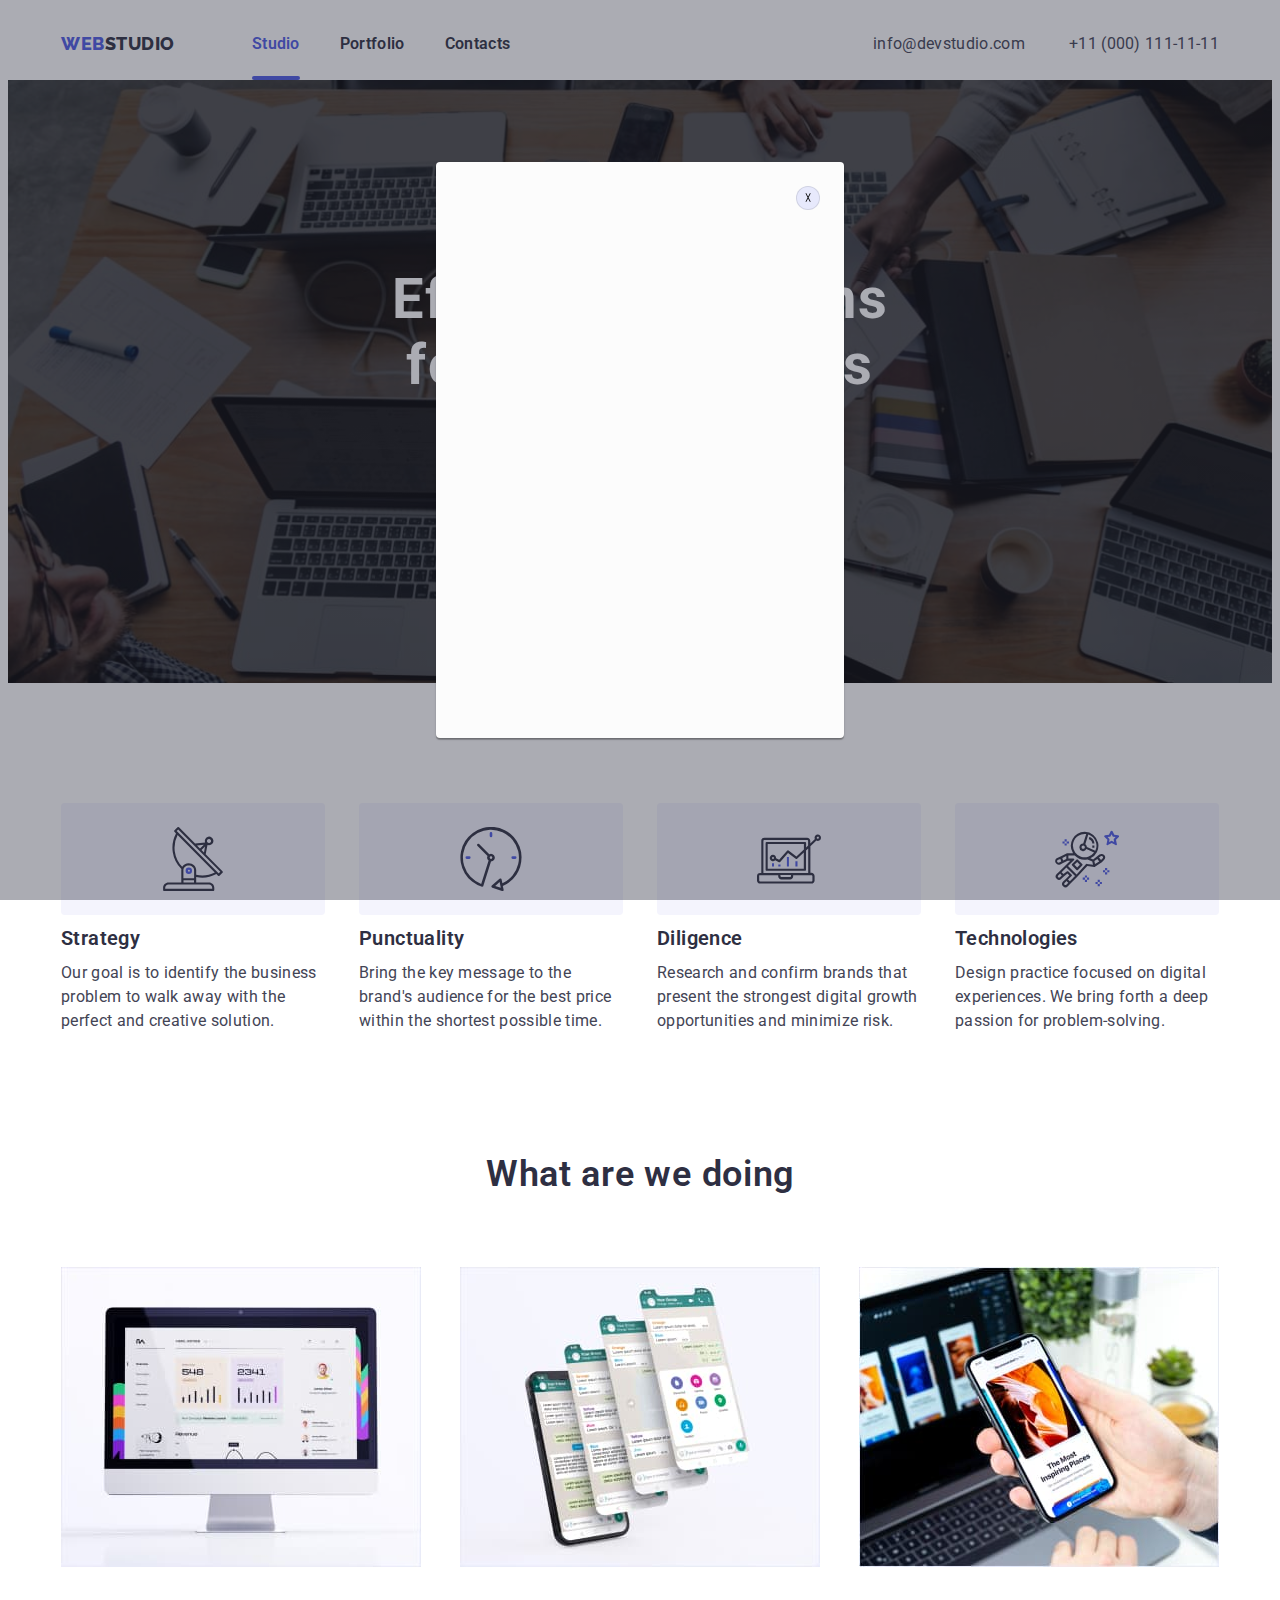
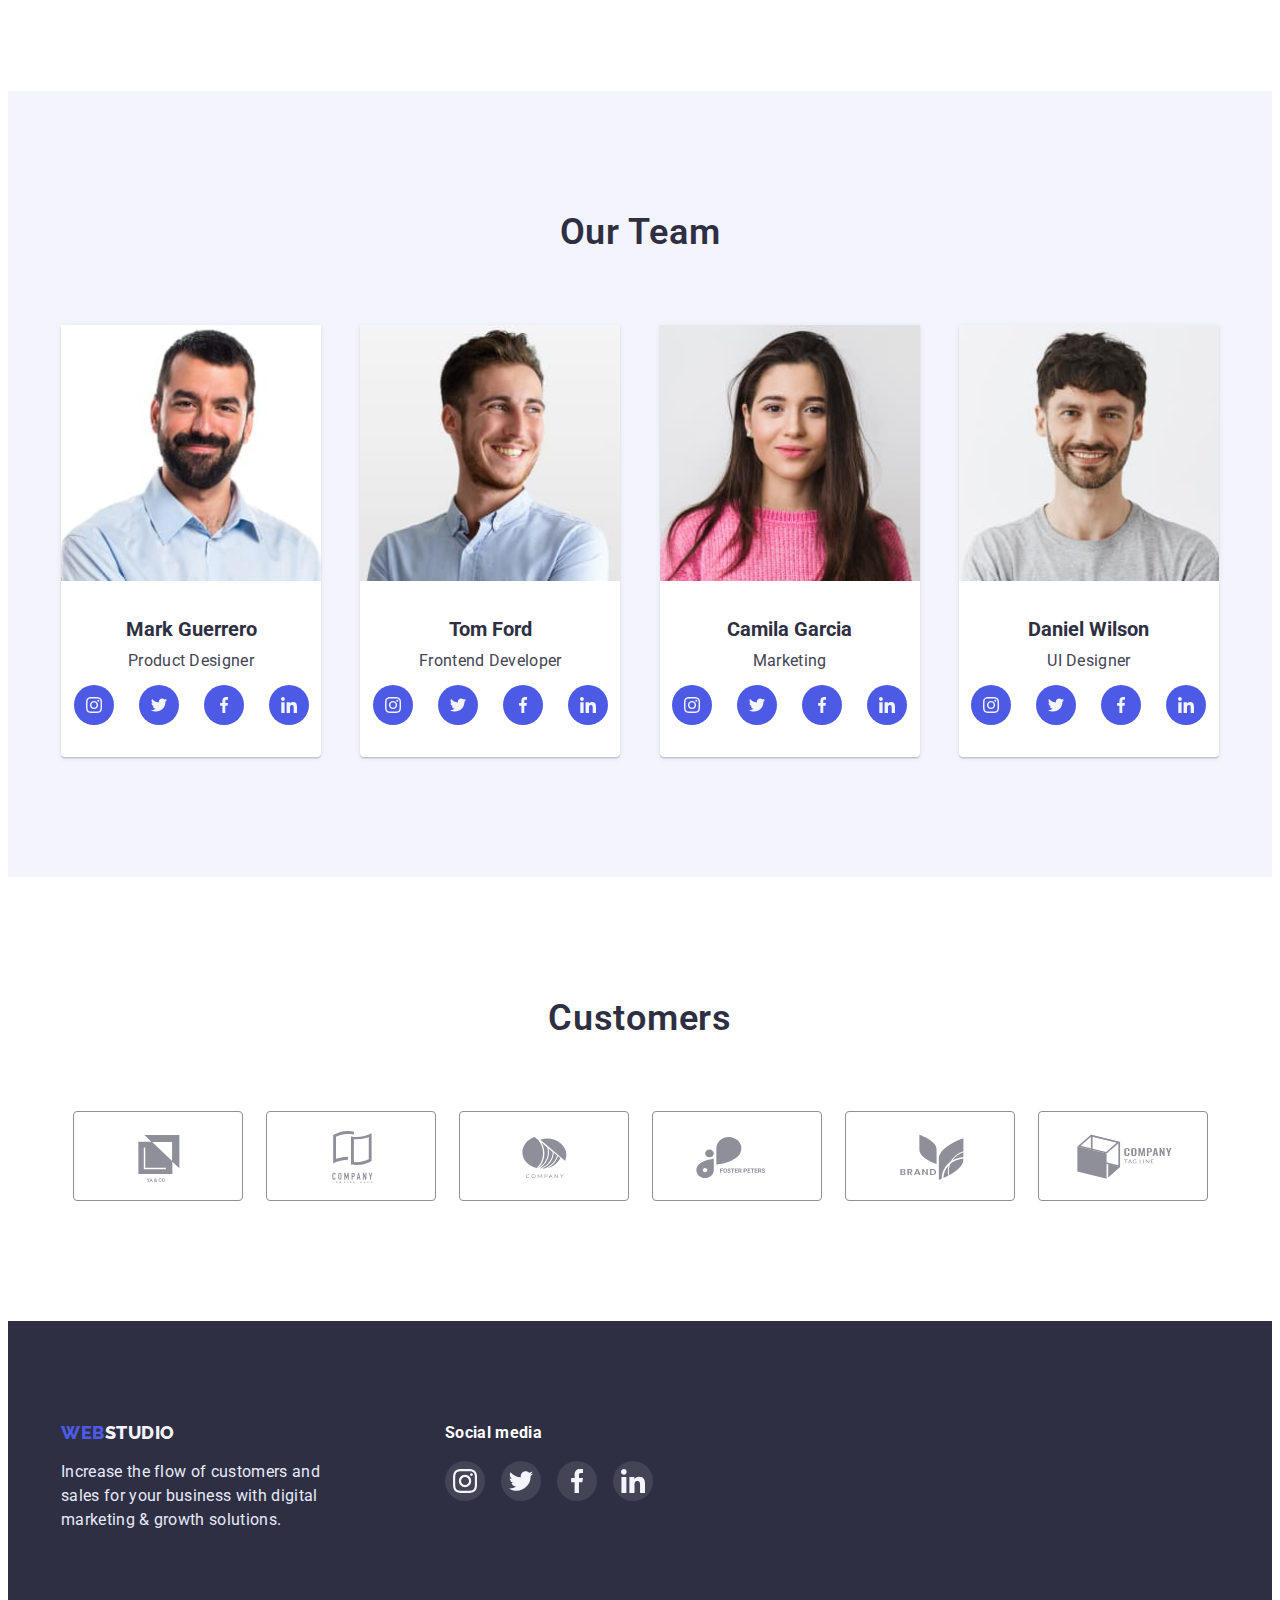
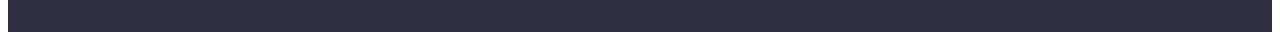
==== index.html @ d9ed0e32 "done" ====
<!DOCTYPE html>
<html lang="en">
  <head>
    <meta charset="UTF-8" />
    <meta http-equiv="X-UA-Compatible" content="IE=edge" />
    <meta name="viewport" content="width=device-width, initial-scale=1.0" />
    <link
      href="https://fonts.googleapis.com/css2?family=Raleway:wght@800&family=Roboto:wght@400;500;700;900&display=swap"
      rel="stylesheet"
    />
    <link
      rel="stylesheet"
      href="https://cdnjs.cloudflare.com/ajax/libs/modern-normalize/1.1.0/modern-normalize.min.css"
      integrity="sha512-wpPYUAdjBVSE4KJnH1VR1HeZfpl1ub8YT/NKx4PuQ5NmX2tKuGu6U/JRp5y+Y8XG2tV+wKQpNHVUX03MfMFn9Q=="
      crossorigin="anonymous"
      referrerpolicy="no-referrer"
    />
    <link rel="stylesheet" href="./css/styles.css" />
    <title>Web Studio</title>
  </head>
  <body>
    <header>
      <div class="container navigaton-position">
        <nav class="nav">
          <a class="logo" href="/"
            ><span class="logo-web">WEB</span
            ><span class="logo-studio">STUDIO</span></a
          >
          <ul class="ul-none-decoration navigation">
            <li class="list list-now">
              <a class="nav-text nav-text-now" href="#">Studio</a>
            </li>
            <li class="list">
              <a class="nav-text" href="portfolio.html">Portfolio</a>
            </li>
            <li class="list"><a class="nav-text" href="#">Contacts</a></li>
          </ul>
        </nav>
        <div class="contacts-position">
          <a class="contacts" href="mailto:info@devstudio.com"
            >info@devstudio.com</a
          >
          <a class="contacts" href="tel:+11(000)1111111">+11 (000) 111-11-11</a>
        </div>
      </div>
    </header>
    <main>
      <div class="first-background background">
        <h1 class="heading">Effective Solutions for Your Business</h1>
        <button class="button" type="button" data-modal-open>Order Service</button>
      </div>
      <div class="backdrop is-hidden" data-modal>
        <div class="modal">
          <button class="modal-exit-button" data-modal-close>&#9587</button>
        </div>
      </div>
      <section class="section-position section">
        <div class="container">
          <ul class="ul-none-decoration ul-benefits">
            <li class="list-benefits antenna">
              <h3 class="heading-tree">Strategy</h3>
              <p class="paragraph">
                Our goal is to identify the business problem to walk away with
                the perfect and creative solution.
              </p>
            </li>
            <li class="list-benefits clock">
              <h3 class="heading-tree">Punctuality</h3>
              <p class="paragraph">
                Bring the key message to the brand's audience for the best price
                within the shortest possible time.
              </p>
            </li>
            <li class="list-benefits diagram">
              <h3 class="heading-tree">Diligence</h3>
              <p class="paragraph">
                Research and confirm brands that present the strongest digital
                growth opportunities and minimize risk.
              </p>
            </li>
            <li class="list-benefits astronaut">
              <h3 class="heading-tree">Technologies</h3>
              <p class="paragraph">
                Design practice focused on digital experiences. We bring forth a
                deep passion for problem-solving.
              </p>
            </li>
          </ul>
        </div>
      </section>
      <section class="section-position section-padding">
        <div class="container">
          <h2 class="heading-two center">What are we doing</h2>
          <ul class="ul-none-decoration row">
            <li class="space">
              <img src="./images/screen.jpg" alt="screen" width="360" />
            </li>
            <li class="space">
              <img
                src="./images/four-smartphones.jpg"
                alt="four smartphones"
                width="360"
              />
            </li>
            <li class="space">
              <img
                src="./images/notebook-and-smartphone.jpg"
                alt="notebook and smartphone"
                width="360"
              />
            </li>
          </ul>
        </div>
      </section>
      <section class="second-background section-position">
        <div class="container section-team-padding">
          <h2 class="heading-two center">Our Team</h2>
          <ul class="ul-none-decoration row">
            <li class="team-cards">
              <img src="./images/first-man.jpg" alt="man" width="260" />
              <div class="text-padding">
                <h3>Mark Guerrero</h3>
                <p class="paragraph">Product Designer</p>
                <div>
                  <ul class="icon-contacts">
                    <li>
                      <a
                        class="icon"
                        href="https://www.instagram.com/"
                        target="_blank"
                        rel="noreferrer noopener nofollow"
                      >
                        <svg width="16" height="16">
                          <use
                            class="icon-svg"
                            href="./images/symbol-defs.svg#icon-instagram"
                          ></use>
                        </svg>
                      </a>
                    </li>
                    <li>
                      <a
                        class="icon"
                        href="https://twitter.com/"
                        target="_blank"
                        rel="noreferrer noopener nofollow"
                      >
                        <svg width="16" height="16">
                          <use
                            class="icon-svg"
                            href="./images/symbol-defs.svg#icon-twitter"
                          ></use>
                        </svg>
                      </a>
                    </li>
                    <li>
                      <a
                        class="icon"
                        href="https://www.facebook.com/"
                        target="_blank"
                        rel="noreferrer noopener nofollow"
                      >
                        <svg width="16" height="16">
                          <use
                            class="icon-svg"
                            href="./images/symbol-defs.svg#icon-facebook"
                          ></use>
                        </svg>
                      </a>
                    </li>
                    <li>
                      <a
                        class="icon"
                        href="https://www.linkedin.com/"
                        target="_blank"
                        rel="noreferrer noopener nofollow"
                      >
                        <svg width="16" height="16">
                          <use
                            class="icon-svg"
                            href="./images/symbol-defs.svg#icon-linkedin"
                          ></use>
                        </svg>
                      </a>
                    </li>
                  </ul>
                </div>
              </div>
            </li>
            <li class="team-cards">
              <img src="./images/second-man.jpg" alt="man" width="260" />
              <div class="text-padding">
                <h3>Tom Ford</h3>
                <p class="paragraph">Frontend Developer</p>
                <div>
                  <ul class="icon-contacts">
                    <li>
                      <a
                        class="icon"
                        href="https://www.instagram.com/"
                        target="_blank"
                        rel="noreferrer noopener nofollow"
                      >
                        <svg width="16" height="16">
                          <use
                            class="icon-svg"
                            href="./images/symbol-defs.svg#icon-instagram"
                          ></use>
                        </svg>
                      </a>
                    </li>
                    <li>
                      <a
                        class="icon"
                        href="https://twitter.com/"
                        target="_blank"
                        rel="noreferrer noopener nofollow"
                      >
                        <svg width="16" height="16">
                          <use
                            class="icon-svg"
                            href="./images/symbol-defs.svg#icon-twitter"
                          ></use>
                        </svg>
                      </a>
                    </li>
                    <li>
                      <a
                        class="icon"
                        href="https://www.facebook.com/"
                        target="_blank"
                        rel="noreferrer noopener nofollow"
                      >
                        <svg width="16" height="16">
                          <use
                            class="icon-svg"
                            href="./images/symbol-defs.svg#icon-facebook"
                          ></use>
                        </svg>
                      </a>
                    </li>
                    <li>
                      <a
                        class="icon"
                        href="https://www.linkedin.com/"
                        target="_blank"
                        rel="noreferrer noopener nofollow"
                      >
                        <svg width="16" height="16">
                          <use
                            class="icon-svg"
                            href="./images/symbol-defs.svg#icon-linkedin"
                          ></use>
                        </svg>
                      </a>
                    </li>
                  </ul>
                </div>
              </div>
            </li>
            <li class="team-cards">
              <img src="./images/girl.jpg" alt="girl" width="260" />
              <div class="text-padding">
                <h3>Camila Garcia</h3>
                <p class="paragraph">Marketing</p>
                <div>
                  <ul class="icon-contacts">
                    <li>
                      <a
                        class="icon"
                        href="https://www.instagram.com/"
                        target="_blank"
                        rel="noreferrer noopener nofollow"
                      >
                        <svg width="16" height="16">
                          <use
                            class="icon-svg"
                            href="./images/symbol-defs.svg#icon-instagram"
                          ></use>
                        </svg>
                      </a>
                    </li>
                    <li>
                      <a
                        class="icon"
                        href="https://twitter.com/"
                        target="_blank"
                        rel="noreferrer noopener nofollow"
                      >
                        <svg width="16" height="16">
                          <use
                            class="icon-svg"
                            href="./images/symbol-defs.svg#icon-twitter"
                          ></use>
                        </svg>
                      </a>
                    </li>
                    <li>
                      <a
                        class="icon"
                        href="https://www.facebook.com/"
                        target="_blank"
                        rel="noreferrer noopener nofollow"
                      >
                        <svg width="16" height="16">
                          <use
                            class="icon-svg"
                            href="./images/symbol-defs.svg#icon-facebook"
                          ></use>
                        </svg>
                      </a>
                    </li>
                    <li>
                      <a
                        class="icon"
                        href="https://www.linkedin.com/"
                        target="_blank"
                        rel="noreferrer noopener nofollow"
                      >
                        <svg width="16" height="16">
                          <use
                            class="icon-svg"
                            href="./images/symbol-defs.svg#icon-linkedin"
                          ></use>
                        </svg>
                      </a>
                    </li>
                  </ul>
                </div>
              </div>
            </li>
            <li class="team-cards">
              <img src="./images/third-man.jpg" alt="man" width="260" />
              <div class="text-padding">
                <h3>Daniel Wilson</h3>
                <p class="paragraph">UI Designer</p>
                <div>
                  <ul class="icon-contacts">
                    <li>
                      <a
                        class="icon"
                        href="https://www.instagram.com/"
                        target="_blank"
                        rel="noreferrer noopener nofollow"
                      >
                        <svg width="16" height="16">
                          <use
                            class="icon-svg"
                            href="./images/symbol-defs.svg#icon-instagram"
                          ></use>
                        </svg>
                      </a>
                    </li>
                    <li>
                      <a
                        class="icon"
                        href="https://twitter.com/"
                        target="_blank"
                        rel="noreferrer noopener nofollow"
                      >
                        <svg width="16" height="16">
                          <use
                            class="icon-svg"
                            href="./images/symbol-defs.svg#icon-twitter"
                          ></use>
                        </svg>
                      </a>
                    </li>
                    <li>
                      <a
                        class="icon"
                        href="https://www.facebook.com/"
                        target="_blank"
                        rel="noreferrer noopener nofollow"
                      >
                        <svg width="16" height="16">
                          <use
                            class="icon-svg"
                            href="./images/symbol-defs.svg#icon-facebook"
                          ></use>
                        </svg>
                      </a>
                    </li>
                    <li>
                      <a
                        class="icon"
                        href="https://www.linkedin.com/"
                        target="_blank"
                        rel="noreferrer noopener nofollow"
                      >
                        <svg width="16" height="16">
                          <use
                            class="icon-svg"
                            href="./images/symbol-defs.svg#icon-linkedin"
                          ></use>
                        </svg>
                      </a>
                    </li>
                  </ul>
                </div>
              </div>
            </li>
          </ul>
        </div>
      </section>
      <section class="section-castomers">
        <div class="container">
          <h2 class="heading-two">Customers</h2>
          <ul class="companys">
            <li>
              <a class="customers-svg" href="/">
                <svg class="color-company" width="104" height="56">
                  <use href="./images/symbol-defs.svg#icon-company1"></use>
                </svg>
              </a>
            </li>
            <li>
              <a class="customers-svg" href="/">
                <svg class="color-company" width="104" height="56">
                  <use href="./images/symbol-defs.svg#icon-company2"></use>
                </svg>
              </a>
            </li>
            <li>
              <a class="customers-svg" href="/">
                <svg class="color-company" width="104" height="56">
                  <use href="./images/symbol-defs.svg#icon-company3"></use>
                </svg>
              </a>
            </li>
            <li>
              <a class="customers-svg" href="/">
                <svg class="color-company" width="104" height="56">
                  <use href="./images/symbol-defs.svg#icon-company4"></use>
                </svg>
              </a>
            </li>
            <li>
              <a class="customers-svg" href="/">
                <svg class="color-company" width="104" height="56">
                  <use href="./images/symbol-defs.svg#icon-company5"></use>
                </svg>
              </a>
            </li>
            <li>
              <a class="customers-svg" href="/">
                <svg class="color-company" width="104" height="56">
                  <use href="./images/symbol-defs.svg#icon-company6"></use>
                </svg>
              </a>
            </li>
          </ul>
        </div>
      </section>
    </main>
    <footer class="footer">
      <div class="container">
        <div class="footer-contain">
          <div>
            <a href="#" class="logo footer-logo"
              ><span class="logo-web">WEB</span
              ><span class="logo-studio white">STUDIO</span></a
            >
            <p class="footer-paragraph">
              Increase the flow of customers and sales for your business with
              digital marketing & growth solutions.
            </p>
          </div>
          <div>
            <h3>Social media</h3>
            <ul class="icon-contacts">
              <li>
                <a
                  class="icon"
                  href="https://www.instagram.com/"
                  target="_blank"
                  rel="noreferrer noopener nofollow"
                >
                  <svg width="24" height="24">
                    <use
                      class="icon-svg"
                      href="./images/symbol-defs.svg#icon-instagram"
                    ></use>
                  </svg>
                </a>
              </li>
              <li>
                <a
                  class="icon"
                  href="https://twitter.com/"
                  target="_blank"
                  rel="noreferrer noopener nofollow"
                >
                  <svg width="24" height="24">
                    <use
                      class="icon-svg"
                      href="./images/symbol-defs.svg#icon-twitter"
                    ></use>
                  </svg>
                </a>
              </li>
              <li>
                <a
                  class="icon"
                  href="https://www.facebook.com/"
                  target="_blank"
                  rel="noreferrer noopener nofollow"
                >
                  <svg width="24" height="24">
                    <use
                      class="icon-svg"
                      href="./images/symbol-defs.svg#icon-facebook"
                    ></use>
                  </svg>
                </a>
              </li>
              <li>
                <a
                  class="icon"
                  href="https://www.linkedin.com/"
                  target="_blank"
                  rel="noreferrer noopener nofollow"
                >
                  <svg width="24" height="24">
                    <use
                      class="icon-svg"
                      href="./images/symbol-defs.svg#icon-linkedin"
                    ></use>
                  </svg>
                </a>
              </li>
            </ul>
          </div>
        </div>
      </div>
    </footer>
    <script src="./js/modal.js"></script>
  </body>
</html>
---- css/styles.css ----
body {
  font-family: Roboto;
  color: var(--defoultColor);
}

ul {
  padding: 0;
  margin: 0;
  list-style: none;
}

h1,
h2,
h3,
h4,
h5,
h6,
p {
  margin: 0;
}

:root {
  --defoultTextSpacing: 0.02em;
  --lineHeight: 1.5;
  --fontWeight: 600;
  --whiteColor: #ffff;
  --defoultColor: #2e2f42;
  --irisColor: #4d5ae5;
  --cloudColor: #f4f4fd;
}

*:focus {
  outline-color: var(--irisColor);
}

/* container */

.container {
  width: 1158px;
  padding: 0 15px;
  margin: 0 auto;
}

.section {
  padding: 120px 0;
}

.section-padding {
  padding-bottom: 120px;
}

.section-position {
  display: flex;
  justify-content: center;
}

.center {
  text-align: center;
}

/* navigation */

.navigaton-position {
  display: flex;
  justify-content: space-between;
  align-items: center;
}

.nav {
  display: flex;
  align-items: center;
}

.navigation:nth-child(n) {
  display: flex;
}

.list:nth-child(n) {
  margin-right: 40px;
  position: relative;
}

.list:last-child {
  margin-right: 0;
}

.nav-text {
  display: inline-block;

  font-size: 16px;
  font-weight: var(--fontWeight);
  line-height: var(--lineHeight);
  letter-spacing: var(--defoultTextSpacing);
  text-decoration: none;

  color: var(--defoultColor);

  padding: 24px 0;

  transition: color 250ms cubic-bezier(0.4, 0, 0.2, 1);
}

.nav-text:hover {
  color: var(--irisColor);
}

/* .nav-text:hover::before {
  position: absolute;
  bottom: 0;
  content: "";

  width: 100%;
  height: 4px;
  background-color: var(--irisColor);
  border-radius: 2px;
} */

.nav-text-now {
  color: var(--irisColor);
}

.list-now::before {
  position: absolute;
  bottom: 0;
  content: "";
  width: 100%;
  height: 4px;
  background-color: var(--irisColor);
  border-radius: 2px;
}

.logo {
  display: inline-block;

  font-family: "Raleway";
  font-style: normal;
  font-weight: 800;
  font-size: 18px;
  line-height: 1.3;
  letter-spacing: 0.03em;
  text-decoration: none;
}

.nav > .logo {
  margin-right: 77px;
}

.logo-web {
  color: var(--irisColor);
}

.logo-studio {
  color: var(--defoultColor);
}

.white {
  color: #f4f4fd;
}

.contacts-position {
  margin-left: auto;
}

.contacts {
  margin-right: 40px;
  transition: color 250ms cubic-bezier(0.4, 0, 0.2, 1);
}

.contacts:last-of-type {
  margin-right: 0;
}

.contacts {
  font-size: 16px;
  font-weight: 400;
  line-height: var(--lineHeight);
  letter-spacing: var(--defoultTextSpacing);

  text-decoration: none;

  color: #434455;
}

.contacts:hover {
  color: var(--irisColor);
}

/* main */

.button {
  background-color: var(--irisColor);
  color: var(--whiteColor);
  border: none;
  border-radius: 4px;

  padding: 16px 32px;

  font-family: "Roboto";
  font-style: normal;
  font-weight: var(--fontWeight);
  font-size: 16px;
  line-height: 1.2;
  letter-spacing: 0.04em;

  cursor: pointer;
}

.button:active,
.button:focus {
  background-color: #404bbf;
}

.first-background {
  background-color: var(--defoultColor);
  height: 603px;

  display: flex;
  justify-content: center;
  align-items: center;
  flex-direction: column;
}

.background {
  background-image: linear-gradient(
      to right,
      rgba(0, 0, 0, 0.7),
      rgba(0, 0, 0, 0.7)
    ),
    url(../images/background.jpg);
  background-repeat: no-repeat;
  background-size: cover;
}

.second-background {
  background-color: #f4f4fd;
  margin-bottom: 0;
}

.heading {
  font-size: 56px;
  letter-spacing: var(--defoultTextSpacing);
  text-align: center;
  width: 496px;
  margin-bottom: 48px;
  color: var(--whiteColor);
}

.heading-two {
  font-size: 36px;
  font-weight: var(--fontWeight);
  letter-spacing: var(--defoultTextSpacing);

  color: var(--defoultColor);

  margin-bottom: 72px;
}

.heading-tree {
  font-size: 20px;
  font-weight: var(--fontWeight);
  line-height: var(--lineHeight);
  letter-spacing: var(--defoultTextSpacing);

  color: var(--defoultColor);

  margin-bottom: 8px;
}

.space {
  margin-right: 24px;
}

.space:last-of-type {
  margin: 0;
}

.footer-paragraph {
  font-size: 16px;
  font-weight: 400;
  line-height: var(--lineHeight);
  letter-spacing: var(--defoultTextSpacing);

  color: #e7e9fc;
}

.paragraph {
  font-size: 16px;
  font-weight: 400;
  line-height: var(--lineHeight);
  letter-spacing: var(--defoultTextSpacing);

  color: #434455;
}

.button-portfolio {
  font-size: 16px;
  font-weight: var(--fontWeight);
  line-height: var(--lineHeight);
  letter-spacing: 0.04em;

  padding: 8px 16px;

  background-color: #f4f4fd;
  color: var(--irisColor);
  border: 1px solid #e7e9fc;
  border-radius: 4px;

  cursor: pointer;

  transition: background-color 250ms cubic-bezier(0.4, 0, 0.2, 1),
    color 250ms cubic-bezier(0.4, 0, 0.2, 1),
    border-color 250ms cubic-bezier(0.4, 0, 0.2, 1),
    box-shadow 250ms cubic-bezier(0.4, 0, 0.2, 1);
}

.button-portfolio:hover,
.button-portfolio:focus {
  background-color: var(--irisColor);
  color: var(--whiteColor);
  border-color: var(--irisColor);
  box-shadow: 0px 4px 4px rgba(0, 0, 0, 0.15);
}

.button-portfolio:active {
  background-color: #404bbf;
  color: var(--whiteColor);
}

footer {
  background-color: var(--defoultColor);
  color: var(--whiteColor);

  padding: 100px 0;
}

.ul-benefits {
  display: flex;
  justify-content: space-between;
}

.list-benefits {
  display: flex;
  flex-direction: column;
  margin-right: 24px;
  width: 264px;
}

.list-benefits:last-of-type {
  margin-right: 0;
}

.row {
  display: flex;
  justify-content: space-between;
}

.section-team-padding {
  padding-top: 120px;
  padding-bottom: 120px;
}

.team-cards {
  box-shadow: 0px 1px 6px rgba(46, 47, 66, 0.08),
    0px 1px 1px rgba(46, 47, 66, 0.16), 0px 2px 1px rgba(46, 47, 66, 0.08);
  border-radius: 0px 0px 4px 4px;
  margin-right: 24px;

  background-color: var(--whiteColor);
}

.team-cards h3 {
  font-size: 20px;
  margin-bottom: 8px;
}

.team-cards p {
  margin-bottom: 12px;
}

.team-cards:last-of-type {
  margin-right: 0;
}

.text-padding {
  padding-top: 32px;
  padding-bottom: 32px;
}

.team-cards .text-padding {
  text-align: center;
}

.list-cards-job .text-padding {
  padding-left: 16px;
}

.footer-logo {
  margin-bottom: 16px;
}

/* .footer-content {
  flex-direction: column;
  align-items: flex-start;
} */

.footer-paragraph {
  width: 264px;
}

/* portfolio.html */

.header-potfolio {
  box-shadow: 0px 2px 1px rgba(46, 47, 66, 0.08),
    0px 1px 1px rgba(46, 47, 66, 0.16), 0px 1px 6px rgba(46, 47, 66, 0.08);
}

.section-portfolio {
  display: flex;
  justify-content: center;
  align-items: center;
  flex-direction: column;

  padding-top: 96px;
  padding-bottom: 120px;
}

.button-position {
  display: flex;
}

.list-job {
  margin-right: 24px;
}

.portfolio-position {
  margin-bottom: 72px;

  display: flex;
  justify-content: center;
}

.row-works {
  display: flex;
  justify-content: space-between;
  flex-wrap: wrap;
}

.list-cards-job {
  border: 0.5px solid #f4f4fd;
  box-shadow: 0px 1px 6px rgba(46, 47, 66, 0.08);
  width: calc((100% - 48px) / 3);

  margin-bottom: 48px;

  transition: box-shadow 250ms cubic-bezier(0.4, 0, 0.2, 1);
}

.list-cards-job:hover {
  box-shadow: 0px 1px 6px rgba(46, 47, 66, 0.08),
    0px 1px 1px rgba(46, 47, 66, 0.16), 0px 2px 1px rgba(46, 47, 66, 0.08);
}

.list-cards-job-about {
  position: relative;

  overflow: hidden;
}

.image-about {
  display: inline-block;
  position: absolute;
  top: 0px;
  left: 0px;

  width: 100%;
  height: 100%;

  font-weight: 400;
  font-size: 16px;
  line-height: var(--lineHeight);

  padding: 40px 32px;
  color: var(--cloudColor);
  transform: translateY(320px);
  background-color: rgba(77, 90, 229, 0.8);
  transition: transform 250ms cubic-bezier(0.4, 0, 0.2, 1);
}

.list-cards-job-about:hover .image-about{
  transform: translateY(0%);
}


.margin {
  margin-bottom: -48px;
}

.section-castomers {
  padding-top: 120px;
  padding-bottom: 120px;
}

.section-castomers h2 {
  text-align: center;
}

/* svg */

.list-benefits::before {
  display: block;
  content: "";
  height: 112px;
  background-repeat: no-repeat;
  background-position: center;
  background-size: 64px;
  background-color: #f4f4fd;

  border-radius: 4px;
  margin-bottom: 8px;
}

.antenna::before {
  background-image: url(../images/antenna.svg);
}
.clock::before {
  background-image: url(../images/clock.svg);
}
.diagram::before {
  background-image: url(../images/diagram.svg);
}

.astronaut::before {
  background-image: url(../images/astronaut.svg);
}

.icon {
  display: flex;
  justify-content: center;
  align-items: center;

  background-color: var(--irisColor);
  width: 40px;
  height: 40px;
  border-radius: 50%;
}

.icon:focus {
  background-color: #31d0aa;
}

.icon-svg {
  fill: var(--cloudColor);
}

.icon-contacts {
  display: flex;
  justify-content: space-around;
}

.companys {
  display: flex;
  justify-content: space-around;
}

.customers-svg {
  display: flex;
  justify-content: center;
  align-items: center;

  width: 168px;
  height: 88px;

  border: 1px solid #8e8f99;
  border-radius: 4px;

  transition: border-color 250ms cubic-bezier(0.4, 0, 0.2, 1);
}

.color-company {
  fill: #8e8f99;
  transition: fill 250ms cubic-bezier(0.4, 0, 0.2, 1);
}

.customers-svg:hover .color-company,
.customers-svg:hover {
  fill: var(--irisColor);
  border-color: var(--irisColor);
}

.customers-svg:focus .color-company {
  fill: var(--irisColor);
}

.footer-contain {
  display: flex;
}

.footer h3 {
  margin-bottom: 16px;
}

.footer-contain div {
  margin-right: 120px;
}

.footer-contain div:last-of-type {
  margin-right: 0px;
}

.footer-contain h3 {
  font-size: 16px;
  line-height: 24px;

  letter-spacing: var(--defoultTextSpacing);
}

.footer .icon {
  background-color: #ffffff1a;

  transition: background-color 250ms cubic-bezier(0.4, 0, 0.2, 1);
}

.footer .icon:hover,
.footer .icon:focus {
  background-color: #31d0aa;
}

.footer .icon-contacts li {
  margin-right: 16px;
}

.footer .icon-contacts li:last-of-type {
  margin-right: 0px;
}

/* --- backdrop --- */

.backdrop {
  position: fixed;
  top: 0;
  left: 0;
  width: 100%;
  height: 100%;
  background-color: rgba(46, 47, 66, 0.4);
  pointer-events: none;

  opacity: 0;
}

.is-hidden {
  opacity: 1;
}

.modal {
  position: fixed;
  top: 50%;
  left: 50%;
  transform: translate(-50%, -50%);

  width: 408px;
  height: 576px;

  background-color: #fcfcfc;
  border-radius: 4px;
  box-shadow: 0px 1px 1px rgba(0, 0, 0, 0.14), 0px 1px 3px rgba(0, 0, 0, 0.12),
    0px 2px 1px rgba(0, 0, 0, 0.2);
}

.modal-exit-button {
  position: absolute;
  top: 0;
  right: 0;

  width: 24px;
  height: 24px;

  margin-top: 24px;
  margin-right: 24px;
  padding: 0;

  font-size: 7px;
  font-weight: 700;
  text-align: center;

  background-color: #e7e9fc;
  border: 1px solid rgba(0, 0, 0, 0.1);
  border-radius: 50%;

  pointer-events: all;
  cursor: pointer;
}

.modal-exit-button:hover {
  background: #e7e9fc;
  border: none;
  box-shadow: 0px 1px 6px rgba(46, 47, 66, 0.08),
    0px 1px 1px rgba(46, 47, 66, 0.16), 0px 2px 1px rgba(46, 47, 66, 0.08);
}
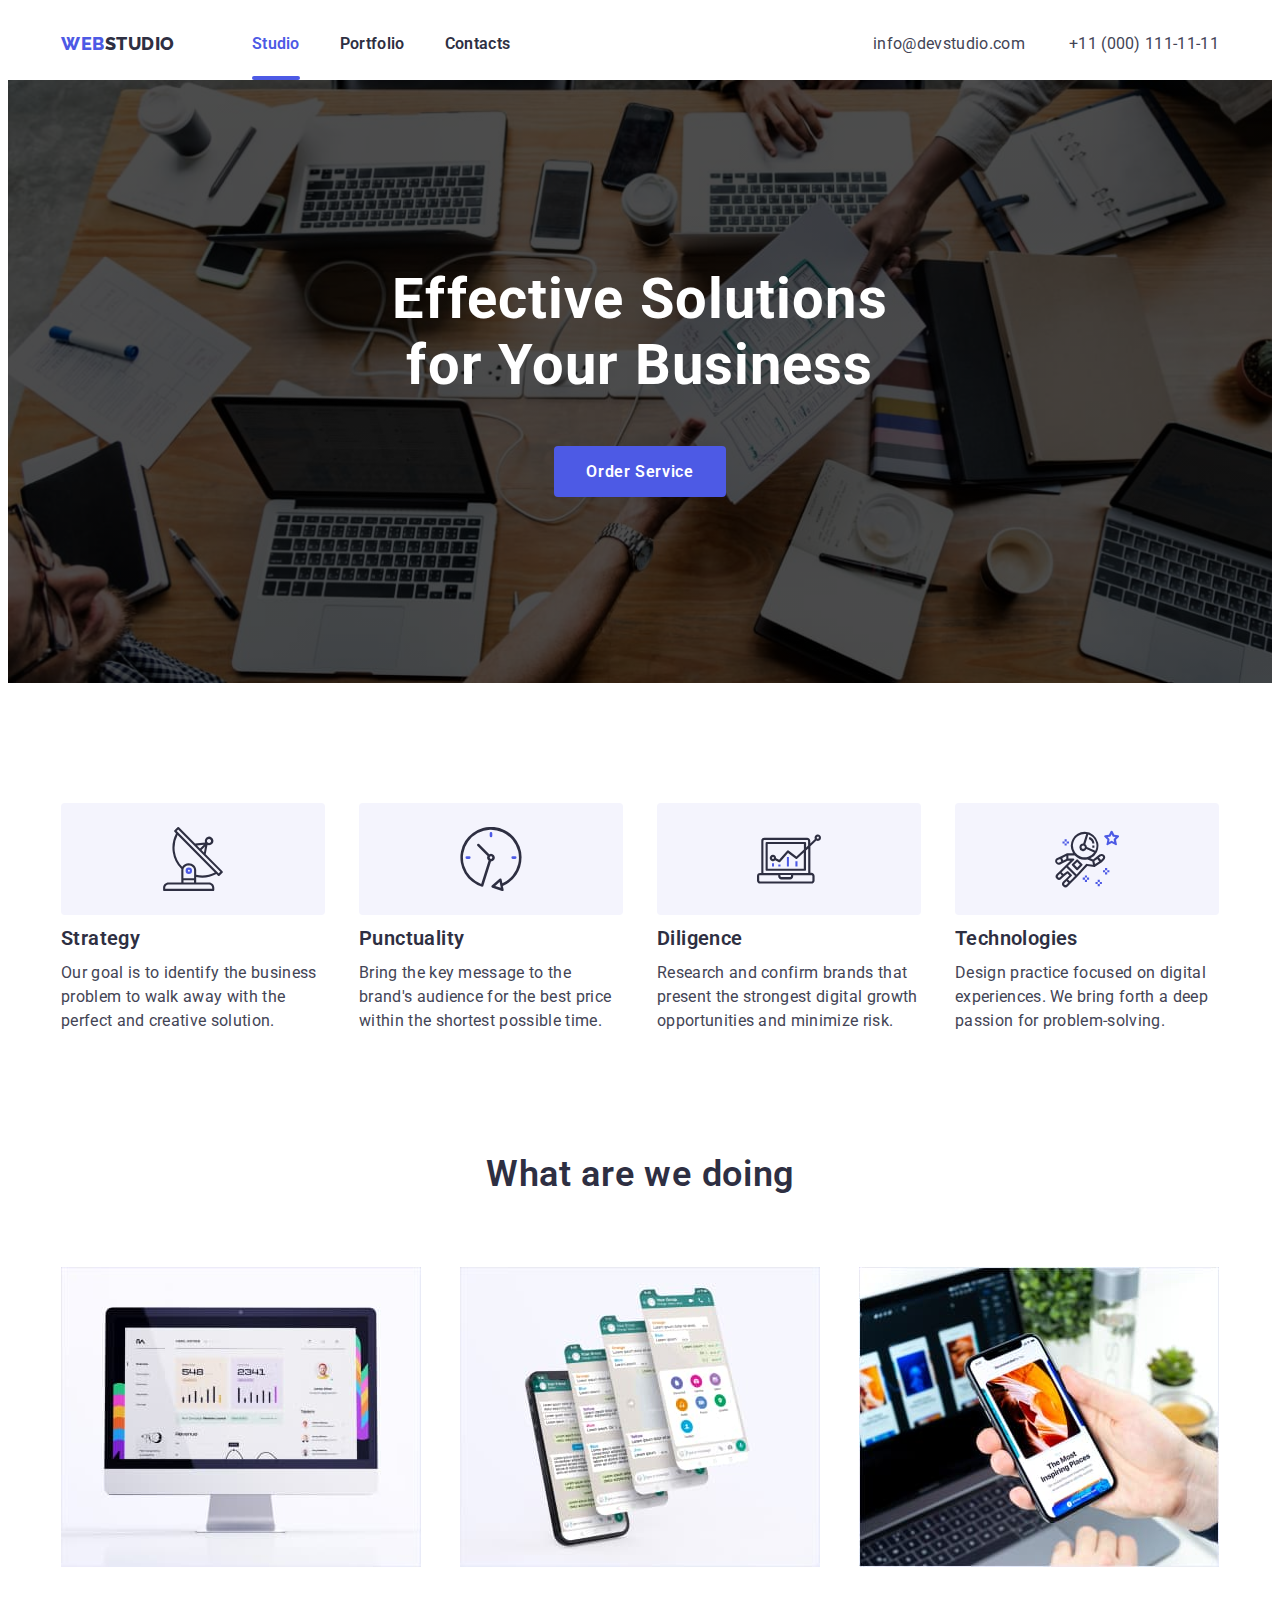
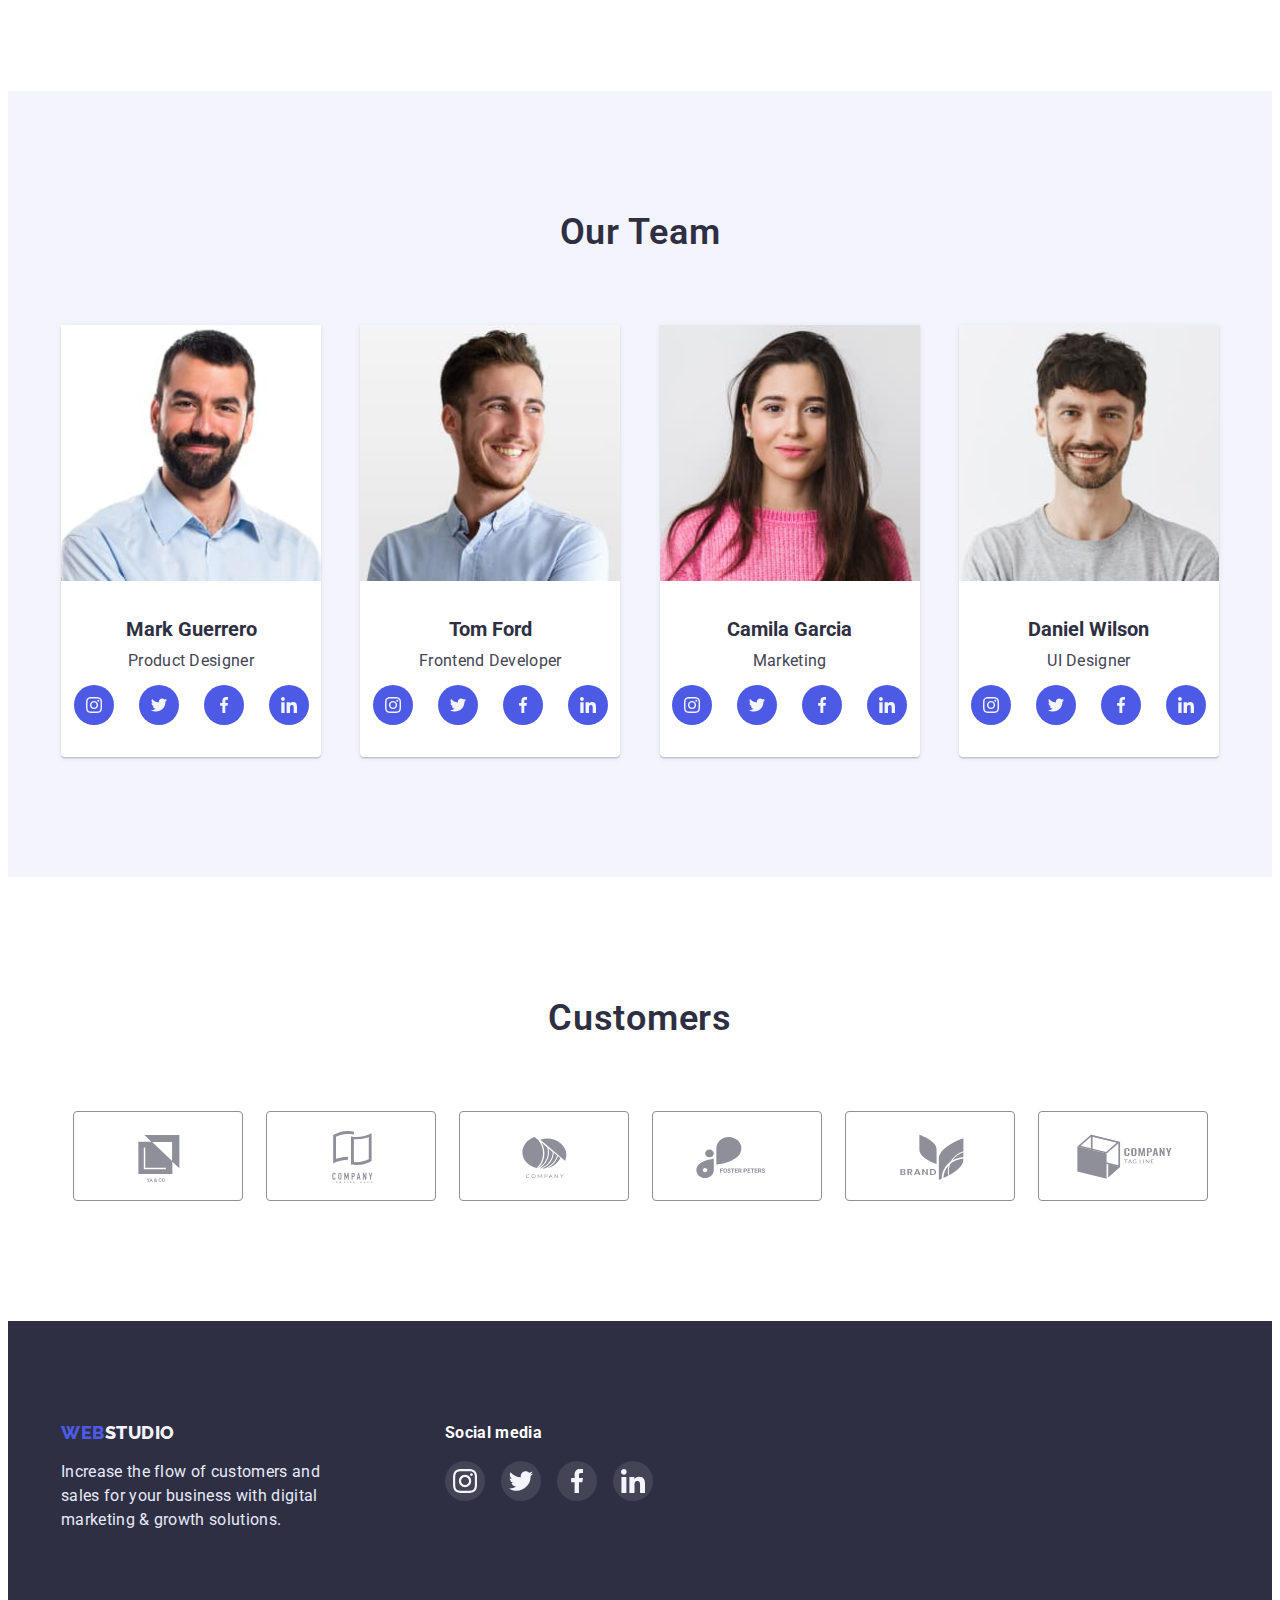
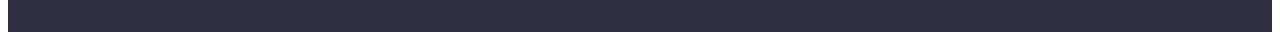
==== commit c549a2ee: "rework done" ====
--- a/index.html
+++ b/index.html
@@ -50,7 +50,7 @@
         <button class="button" type="button" data-modal-open>Order Service</button>
       </div>
       <div class="backdrop is-hidden" data-modal>
-        <div class="modal">
+        <div class="modal modal-animation">
           <button class="modal-exit-button" data-modal-close>&#9587</button>
         </div>
       </div>
--- a/css/styles.css
+++ b/css/styles.css
@@ -486,10 +486,9 @@
   transition: transform 250ms cubic-bezier(0.4, 0, 0.2, 1);
 }
 
-.list-cards-job-about:hover .image-about{
+.list-cards-job-about:hover .image-about {
   transform: translateY(0%);
 }
-
 
 .margin {
   margin-bottom: -48px;
@@ -642,20 +641,25 @@
   width: 100%;
   height: 100%;
   background-color: rgba(46, 47, 66, 0.4);
+  pointer-events: all;
+
+  opacity: 1;
+
+  display: flex;
+  justify-content: center;
+  align-items: center;
+}
+
+.is-hidden {
+  opacity: 0;
   pointer-events: none;
-
-  opacity: 0;
-}
-
-.is-hidden {
-  opacity: 1;
 }
 
 .modal {
   position: fixed;
-  top: 50%;
+  /* top: 50%;
   left: 50%;
-  transform: translate(-50%, -50%);
+  transform: translate(-50%, -50%); */
 
   width: 408px;
   height: 576px;
@@ -664,6 +668,15 @@
   border-radius: 4px;
   box-shadow: 0px 1px 1px rgba(0, 0, 0, 0.14), 0px 1px 3px rgba(0, 0, 0, 0.12),
     0px 2px 1px rgba(0, 0, 0, 0.2);
+  transition: transform 250ms cubic-bezier(0.4, 0, 0.2, 1);
+}
+
+.is-hidden .modal-animation {
+  transform: scale(0.2);
+}
+
+.modal-animation {
+  transform: scale(1);
 }
 
 .modal-exit-button {
@@ -696,3 +709,13 @@
   box-shadow: 0px 1px 6px rgba(46, 47, 66, 0.08),
     0px 1px 1px rgba(46, 47, 66, 0.16), 0px 2px 1px rgba(46, 47, 66, 0.08);
 }
+
+@keyframes modal1 {
+  from {
+    transform: scale(0);
+  }
+
+  to {
+    transform: scale(1);
+  }
+}
